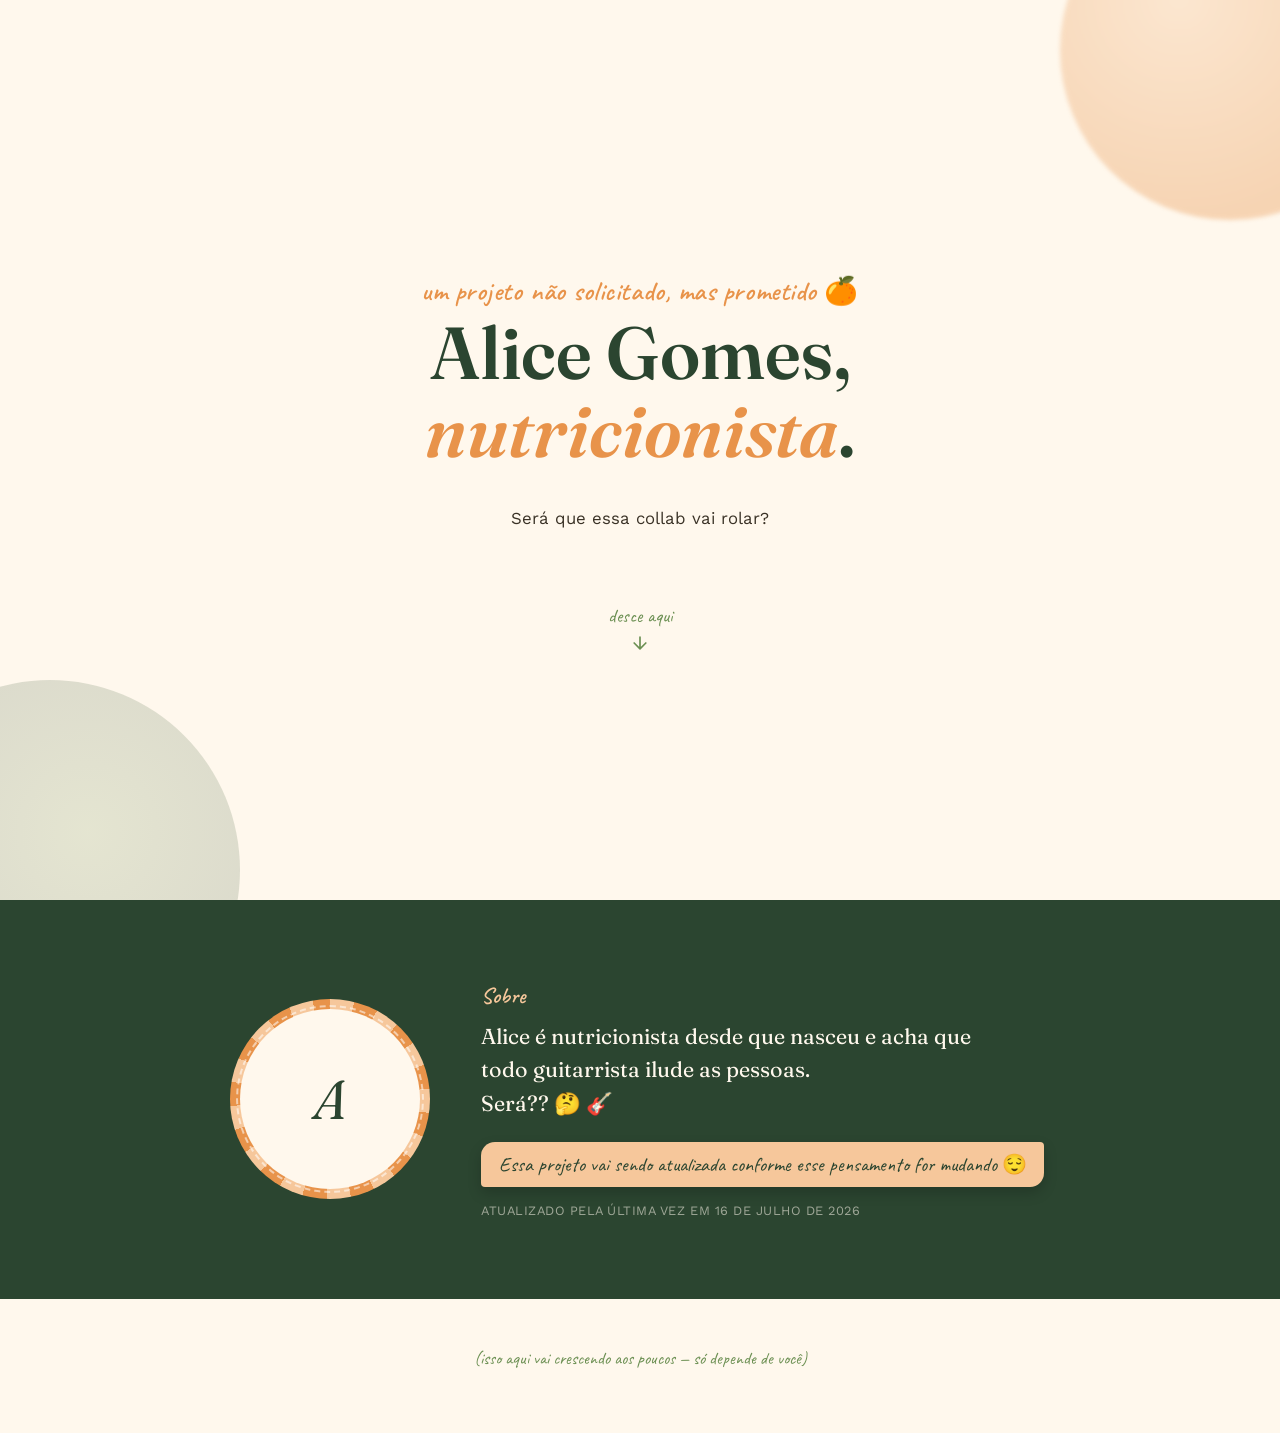
==== index.html @ 357643fb "subindo os primeiros arquivos do projeto" ====
<!DOCTYPE html>
<html lang="pt-BR">

<head>
    <meta charset="UTF-8">
    <meta name="viewport" content="width=device-width, initial-scale=1.0">
    <title>Nutrição - Alice Gomes</title>
    <link rel="preconnect" href="https://fonts.googleapis.com">
    <link
        href="https://fonts.googleapis.com/css2?family=Fraunces:ital,opsz,wght@0,9..144,400;0,9..144,600;1,9..144,500&family=Work+Sans:wght@400;500;600&family=Caveat:wght@500;600&display=swap"
        rel="stylesheet">
    <link rel="stylesheet" href="./css/style.css">
</head>

<body>

    <section class="hero">
        <p class="eyebrow reveal" style="animation-delay:.05s">um projeto não solicitado, mas prometido 🍊</p>
        <h1 class="reveal" style="animation-delay:.15s">Alice Gomes,<br><em>nutricionista</em>.</h1>
        <p class="sub reveal" style="animation-delay:.25s">
            Será que essa collab vai rolar?
        </p>
        <div class="scroll-cue reveal" style="animation-delay:.35s">
            <span>desce aqui</span>
            <svg width="20" height="20" viewBox="0 0 24 24" fill="none" stroke="currentColor" stroke-width="2"
                stroke-linecap="round" stroke-linejoin="round">
                <path d="M12 5v14M5 12l7 7 7-7" />
            </svg>
        </div>
    </section>

    <section class="about">
        <div class="about-card">
            <div class="citrus-frame reveal" style="animation-delay:0s">
                <div class="inner">
                    <span>A</span>
                </div>
                <div class="rim"></div>
            </div>
            <div class="about-text">
                <h2 class="reveal" style="animation-delay:.1s">Sobre</h2>
                <p class="reveal" style="animation-delay:.2s">
                    Alice é nutricionista desde que
                    nasceu e acha que todo guitarrista ilude as pessoas.<br>
                    Será?? 🤔 🎸
                </p>
                <div class="nota reveal" style="animation-delay:.3s">Essa projeto vai sendo atualizada conforme esse
                    pensamento for mudando 😌</div>
                <div class="updated reveal" style="animation-delay:.4s">atualizado pela última vez em 16 de julho de 2026
                </div>
            </div>
        </div>
    </section>

    <footer>
        (isso aqui vai crescendo aos poucos — só depende de você)
    </footer>

    <script src="./js/script.js"></script>

</body>

</html>
---- css/style.css ----
:root {
    --cream: #FFF8ED;
    --forest: #2B4530;
    --leaf: #6B8F52;
    --citrus: #E8934A;
    --citrus-light: #F6C79B;
    --blush: #F2A9A0;
    --ink: #3A3226;
}

* {
    box-sizing: border-box;
}

html {
    scroll-behavior: smooth;
}

body {
    margin: 0;
    background: var(--cream);
    color: var(--ink);
    font-family: 'Work Sans', sans-serif;
    -webkit-font-smoothing: antialiased;
}

@media (prefers-reduced-motion: reduce) {
    * {
        animation: none !important;
        transition: none !important;
    }

    .reveal {
        opacity: 1 !important;
    }
}

/* ---------- SCROLL REVEAL ---------- */
.reveal {
    opacity: 0;
}

.reveal.in-view {
    animation: riseIn .8s ease forwards;
}

/* ---------- HERO ---------- */
.hero {
    min-height: 100vh;
    display: flex;
    flex-direction: column;
    align-items: center;
    justify-content: center;
    text-align: center;
    padding: 6vh 6vw;
    position: relative;
    overflow: hidden;
}

.hero::before {
    content: "";
    position: absolute;
    top: -120px;
    right: -120px;
    width: 340px;
    height: 340px;
    border-radius: 50%;
    background: radial-gradient(circle at 35% 35%, var(--citrus-light), var(--citrus) 70%);
    opacity: .35;
    filter: blur(2px);
}

.hero::after {
    content: "";
    position: absolute;
    bottom: -160px;
    left: -140px;
    width: 380px;
    height: 380px;
    border-radius: 50%;
    background: radial-gradient(circle at 60% 40%, var(--leaf), var(--forest) 75%);
    opacity: .18;
}

.eyebrow {
    font-family: 'Caveat', cursive;
    font-size: clamp(1.3rem, 2.2vw, 1.7rem);
    color: var(--citrus);
    font-weight: 600;
    letter-spacing: .02em;
    margin-bottom: .4rem;
}

.hero h1 {
    font-family: 'Fraunces', serif;
    font-weight: 600;
    font-size: clamp(2.4rem, 6vw, 4.6rem);
    line-height: 1.05;
    color: var(--forest);
    max-width: 16ch;
    margin: 0 0 1.2rem 0;
}

.hero h1 em {
    font-style: italic;
    color: var(--citrus);
}

.hero p.sub {
    max-width: 44ch;
    font-size: 1.05rem;
    line-height: 1.6;
    color: var(--ink);
}

.scroll-cue {
    margin-top: 3.5rem;
    font-family: 'Caveat', cursive;
    font-size: 1.2rem;
    color: var(--leaf);
    display: flex;
    flex-direction: column;
    align-items: center;
    gap: .3rem;
}

.scroll-cue svg {
    animation: bob 1.8s ease-in-out infinite;
}

@keyframes riseIn {
    from {
        opacity: 0;
        transform: translateY(14px);
    }

    to {
        opacity: 1;
        transform: translateY(0);
    }
}

@keyframes bob {

    0%,
    100% {
        transform: translateY(0);
    }

    50% {
        transform: translateY(6px);
    }
}

/* ---------- ABOUT SECTION ---------- */
.about {
    background: var(--forest);
    color: var(--cream);
    padding: 9vh 6vw;
    display: flex;
    justify-content: center;
}

.about-card {
    display: grid;
    grid-template-columns: auto 1fr;
    gap: 3.2rem;
    align-items: center;
    max-width: 820px;
    width: 100%;
}

@media (max-width:640px) {
    .about-card {
        grid-template-columns: 1fr;
        text-align: center;
        justify-items: center;
        gap: 2rem;
    }

    .citrus-frame {
        width: 150px;
        height: 150px;
    }

    .citrus-frame .inner span {
        font-size: 2.6rem;
    }

    .about-text p {
        font-size: 1.15rem;
        max-width: 32ch;
    }

    .hero {
        padding: 8vh 7vw;
    }

    .hero p.sub {
        font-size: .98rem;
    }
}

@media (max-width:380px) {
    .hero h1 {
        font-size: clamp(2rem, 9vw, 2.6rem);
    }
}

/* citrus-slice photo frame — signature element */
.citrus-frame {
    width: 200px;
    height: 200px;
    border-radius: 50%;
    flex-shrink: 0;
    position: relative;
    background:
        repeating-conic-gradient(from 0deg,
            var(--citrus-light) 0deg 14deg,
            var(--citrus) 14deg 28deg);
    padding: 10px;
    transition: transform .4s ease;
}

.citrus-frame:hover {
    transform: rotate(6deg) scale(1.03);
}

.citrus-frame .inner {
    width: 100%;
    height: 100%;
    border-radius: 50%;
    background: var(--cream);
    display: flex;
    align-items: center;
    justify-content: center;
    position: relative;
    overflow: hidden;
}

.citrus-frame .inner span {
    font-family: 'Fraunces', serif;
    font-style: italic;
    font-size: 3.4rem;
    color: var(--forest);
}

.citrus-frame .rim {
    position: absolute;
    inset: 6px;
    border-radius: 50%;
    border: 2px dashed rgba(255, 255, 255, .55);
}

.about-text h2 {
    font-family: 'Caveat', cursive;
    color: var(--citrus-light);
    font-size: 1.4rem;
    margin: 0 0 .6rem 0;
    font-weight: 600;
}

.about-text p {
    font-family: 'Fraunces', serif;
    font-size: 1.35rem;
    line-height: 1.55;
    margin: 0 0 1.4rem 0;
    max-width: 38ch;
}

.nota {
    display: inline-block;
    font-family: 'Caveat', cursive;
    font-size: 1.25rem;
    color: var(--forest);
    background: var(--citrus-light);
    padding: .6rem 1.1rem;
    border-radius: 14px 4px 14px 4px;
    transform: rotate(-2deg);
    box-shadow: 0 6px 14px rgba(0, 0, 0, .18);
}

.updated {
    margin-top: 1rem;
    font-size: .8rem;
    letter-spacing: .04em;
    text-transform: uppercase;
    color: rgba(255, 248, 237, .55);
}

footer {
    text-align: center;
    padding: 3rem 6vw 4rem;
    font-family: 'Caveat', cursive;
    font-size: 1.1rem;
    color: var(--leaf);
    background: var(--cream);
}
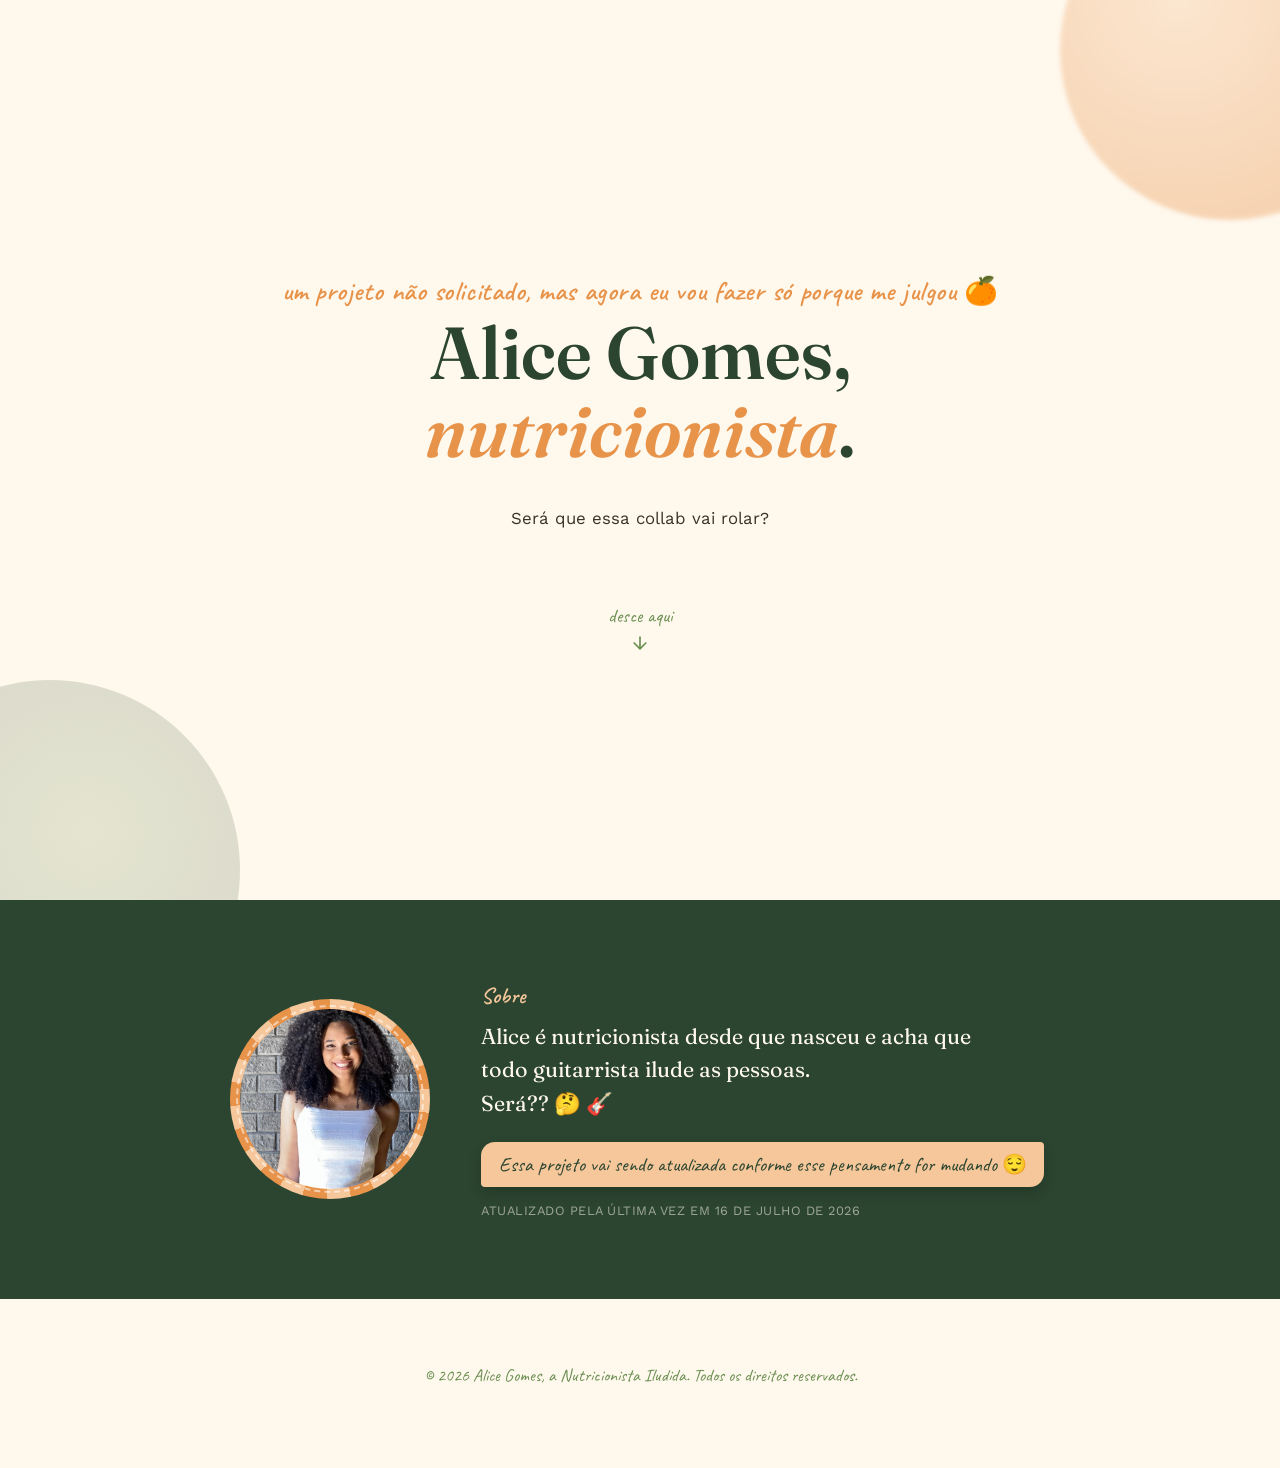
==== commit b39a233f: "finalizando página" ====
--- a/index.html
+++ b/index.html
@@ -15,7 +15,7 @@
 <body>
 
     <section class="hero">
-        <p class="eyebrow reveal" style="animation-delay:.05s">um projeto não solicitado, mas prometido 🍊</p>
+        <p class="eyebrow reveal" style="animation-delay:.05s">um projeto não solicitado, mas agora eu vou fazer só porque me julgou 🍊</p>
         <h1 class="reveal" style="animation-delay:.15s">Alice Gomes,<br><em>nutricionista</em>.</h1>
         <p class="sub reveal" style="animation-delay:.25s">
             Será que essa collab vai rolar?
@@ -33,7 +33,7 @@
         <div class="about-card">
             <div class="citrus-frame reveal" style="animation-delay:0s">
                 <div class="inner">
-                    <span>A</span>
+                    <img src="./img/perfil.png">
                 </div>
                 <div class="rim"></div>
             </div>
@@ -53,7 +53,7 @@
     </section>
 
     <footer>
-        (isso aqui vai crescendo aos poucos — só depende de você)
+         <p>&copy; 2026 Alice Gomes, a Nutricionista Iludida. Todos os direitos reservados.</p>
     </footer>
 
     <script src="./js/script.js"></script>
--- a/css/style.css
+++ b/css/style.css
@@ -295,4 +295,8 @@
     font-size: 1.1rem;
     color: var(--leaf);
     background: var(--cream);
+}
+
+.inner img {
+    width: 100%;
 }
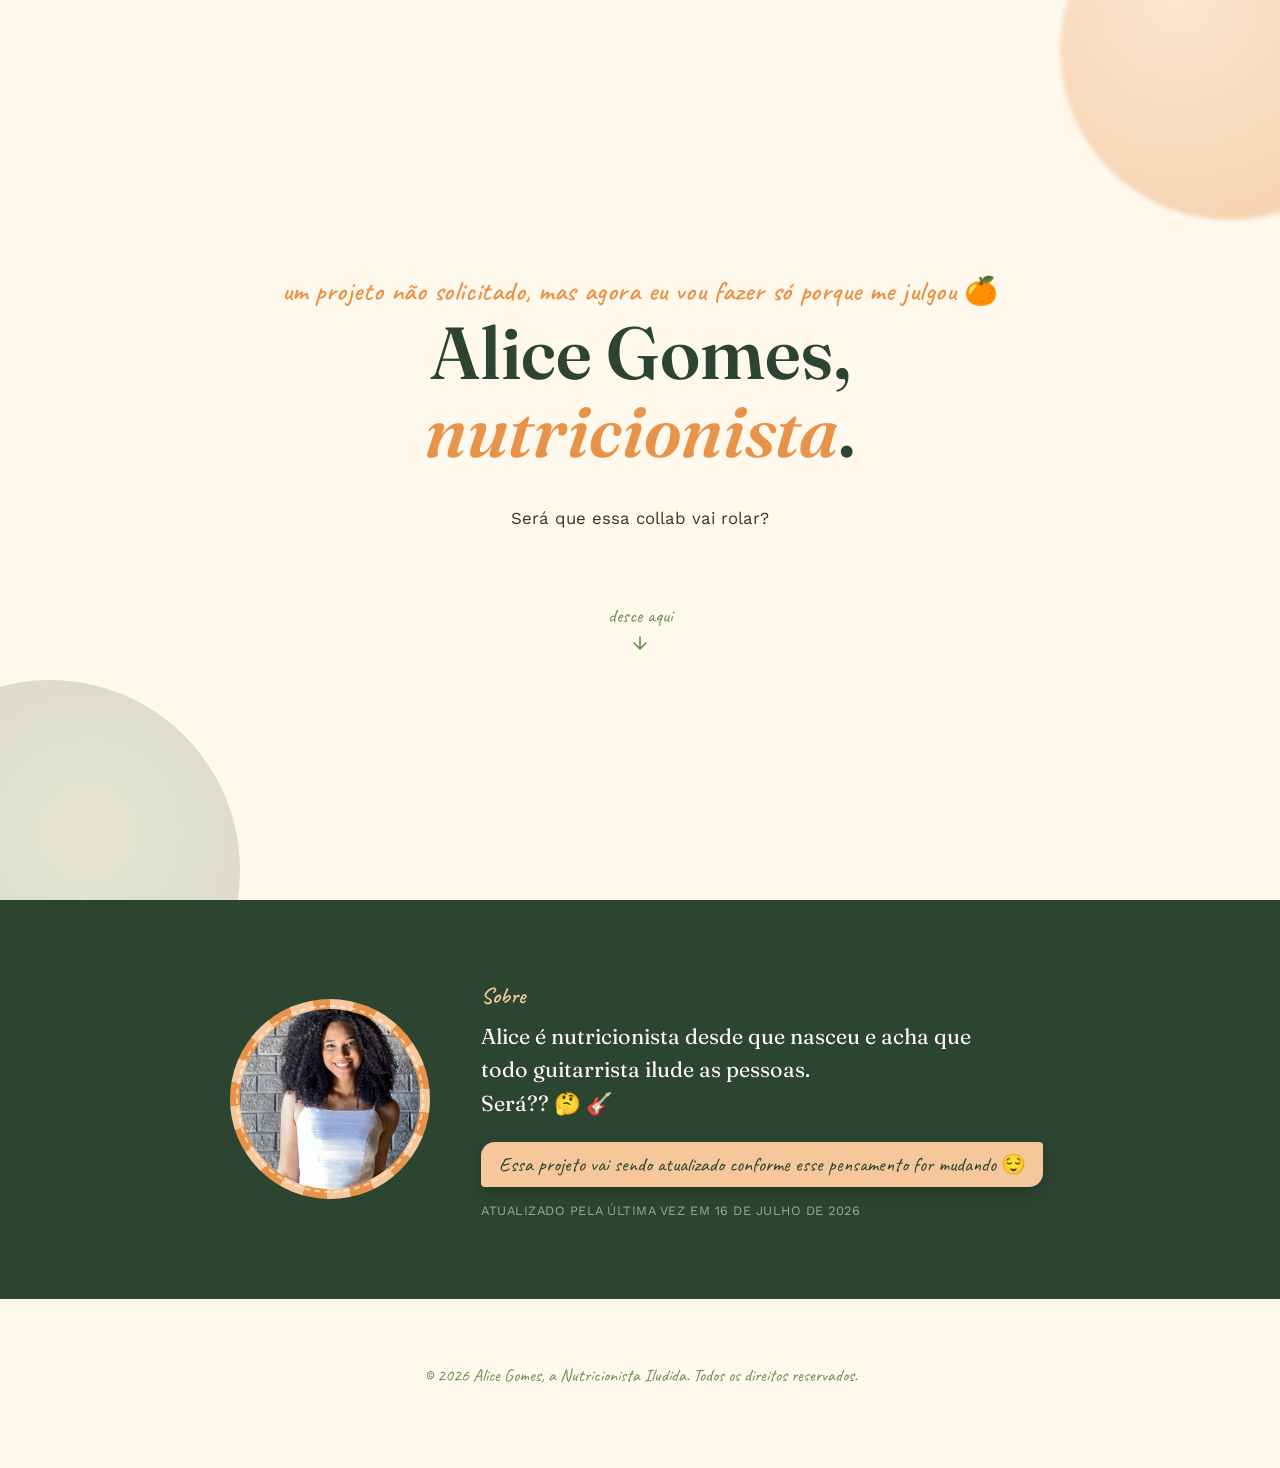
==== commit 5b065862: "atualzando palavra" ====
--- a/index.html
+++ b/index.html
@@ -44,7 +44,7 @@
                     nasceu e acha que todo guitarrista ilude as pessoas.<br>
                     Será?? 🤔 🎸
                 </p>
-                <div class="nota reveal" style="animation-delay:.3s">Essa projeto vai sendo atualizada conforme esse
+                <div class="nota reveal" style="animation-delay:.3s">Essa projeto vai sendo atualizado conforme esse
                     pensamento for mudando 😌</div>
                 <div class="updated reveal" style="animation-delay:.4s">atualizado pela última vez em 16 de julho de 2026
                 </div>
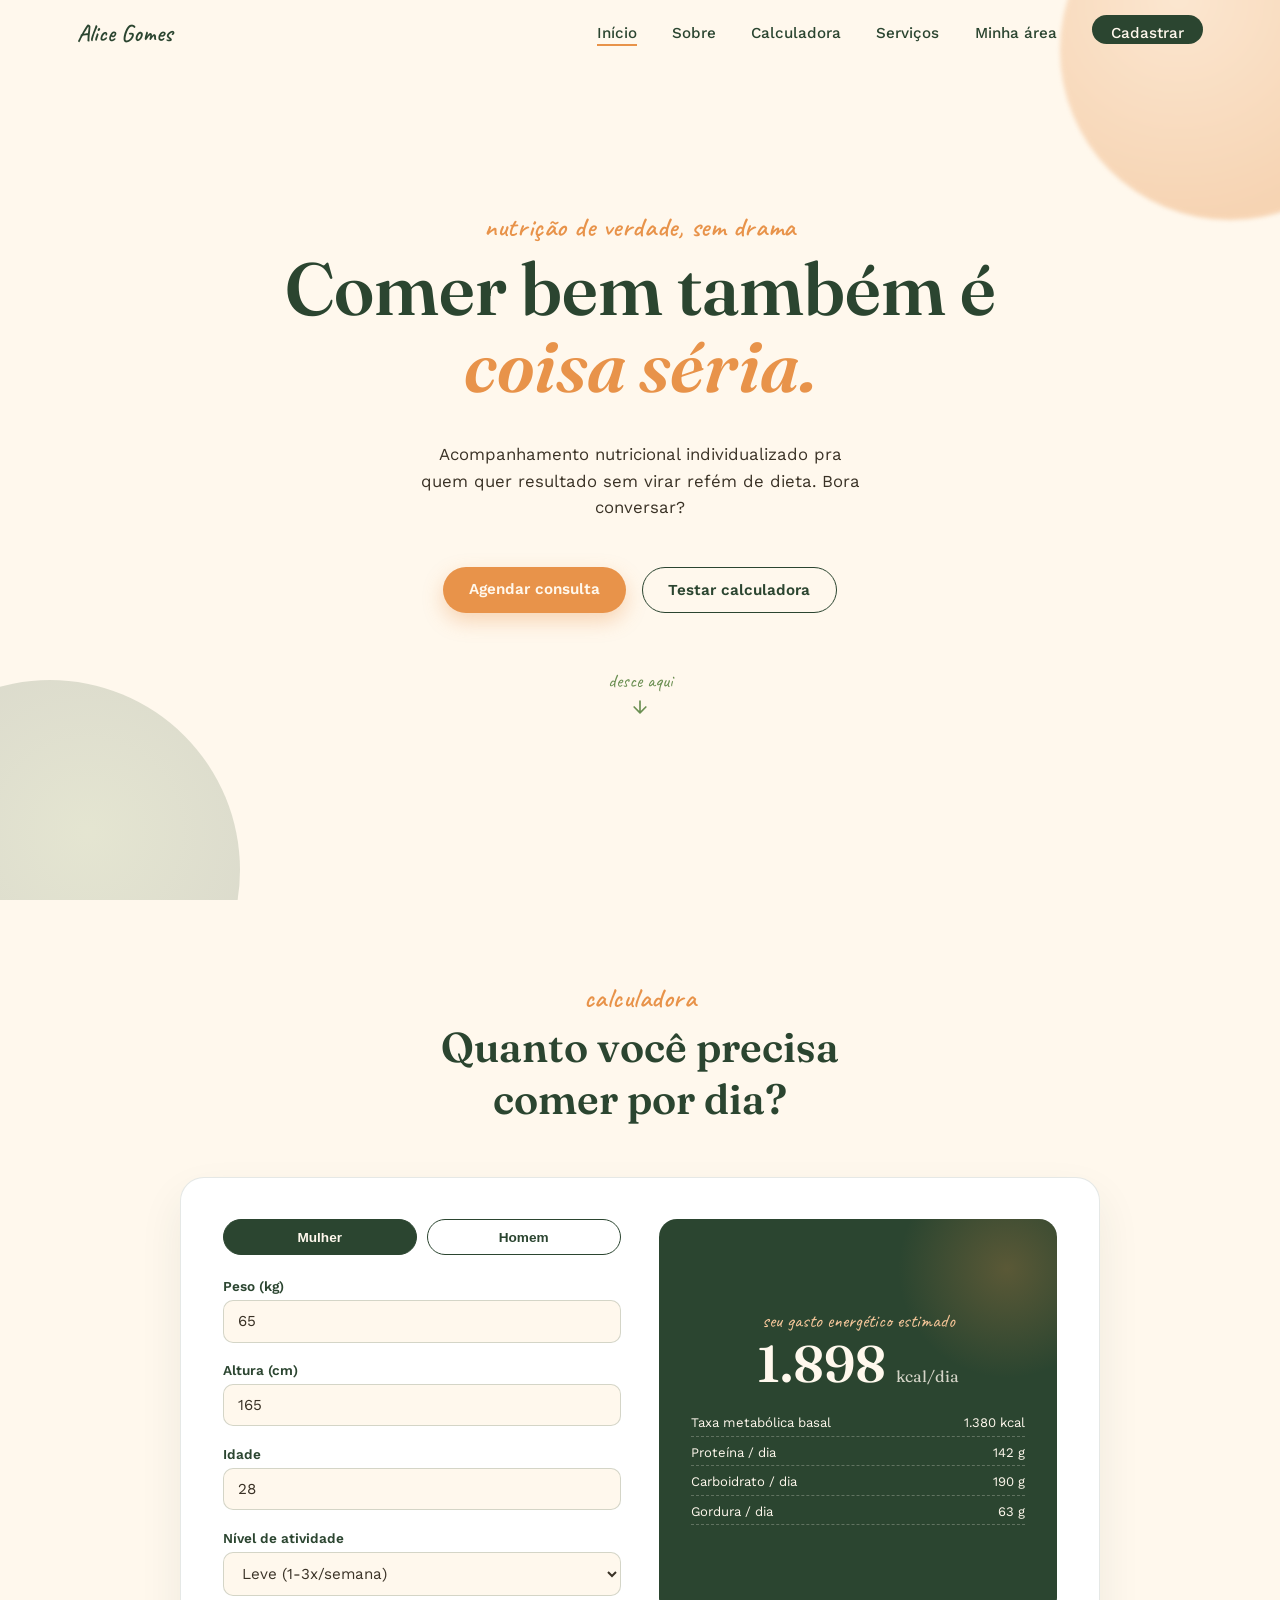
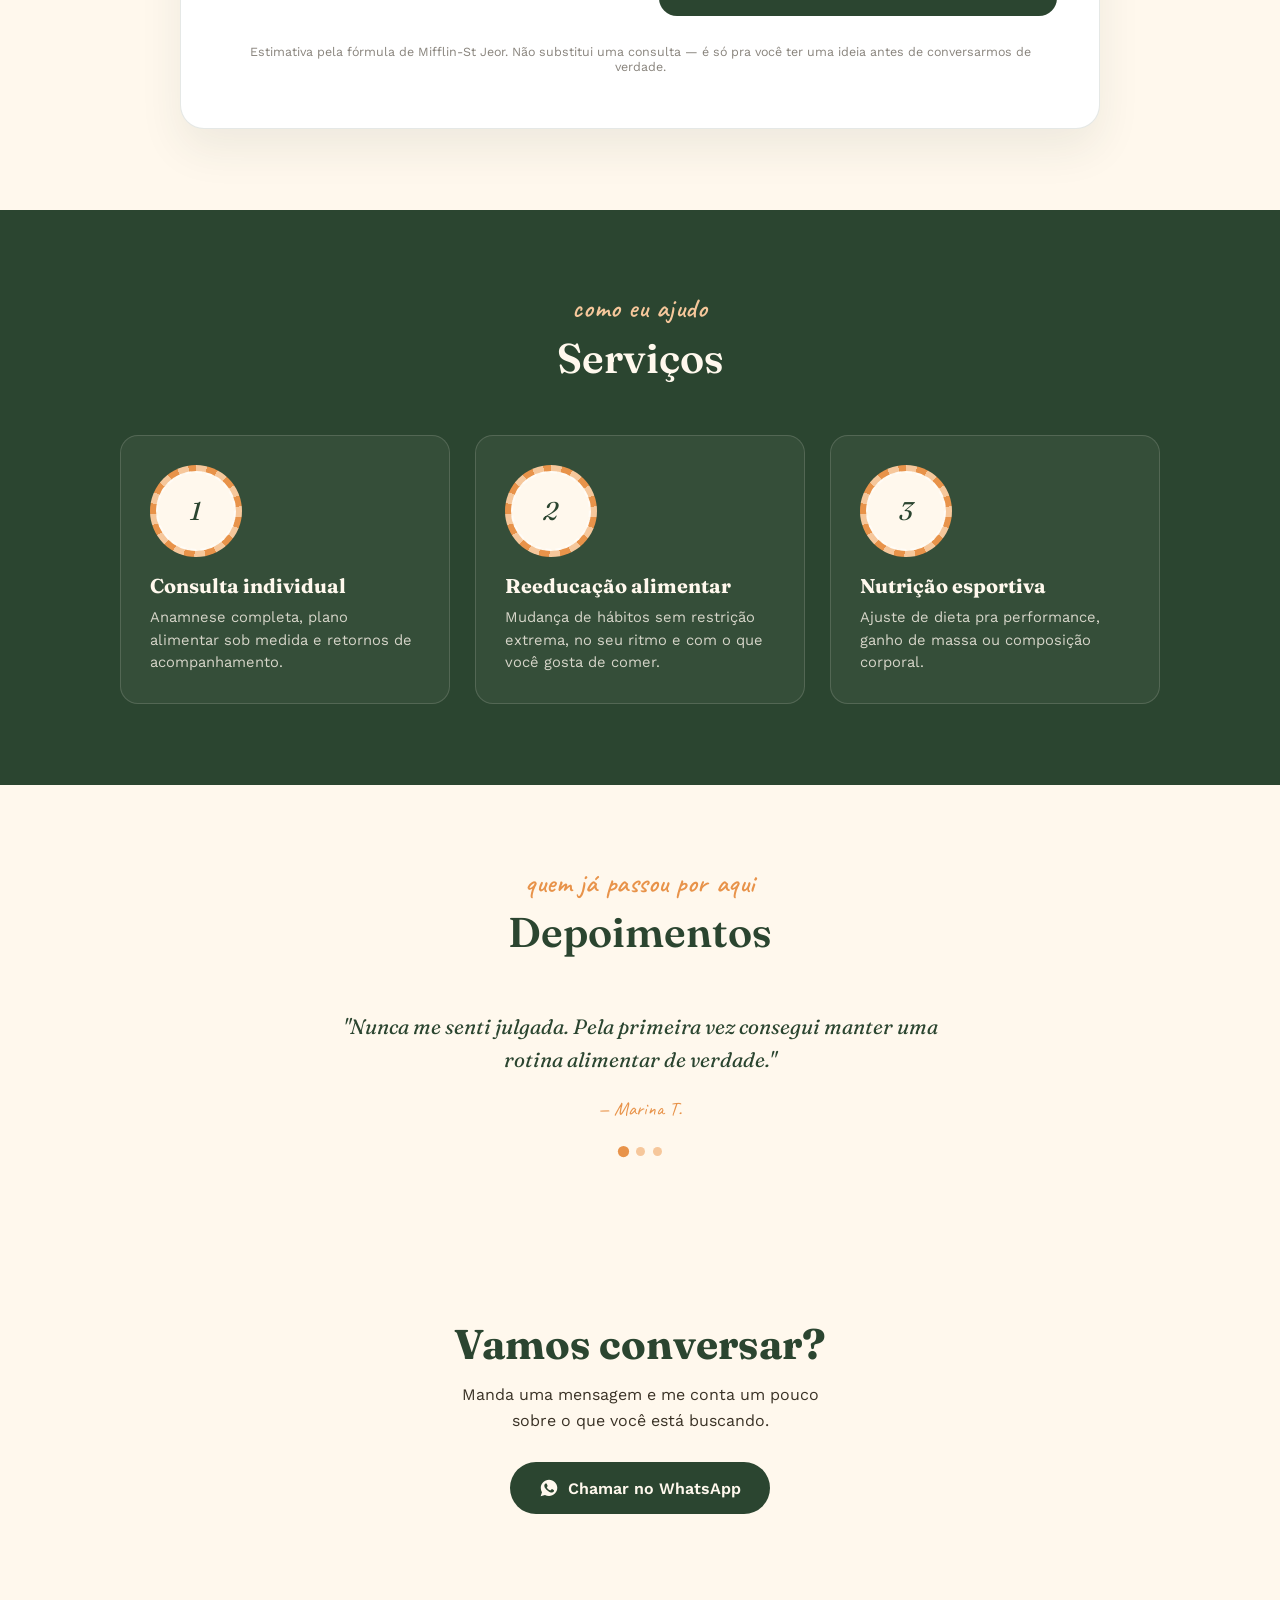
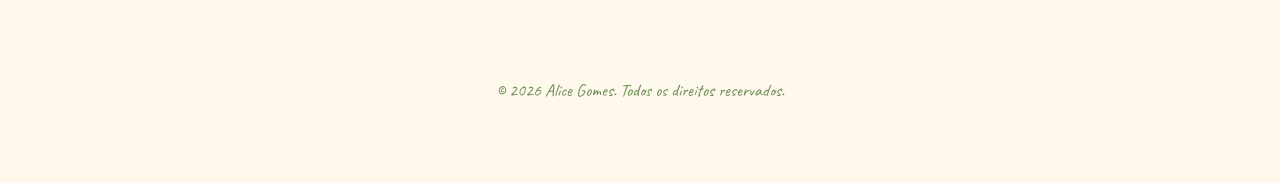
==== commit bbbca82a: "atualiazndo site completo" ====
--- a/index.html
+++ b/index.html
@@ -4,23 +4,43 @@
 <head>
     <meta charset="UTF-8">
     <meta name="viewport" content="width=device-width, initial-scale=1.0">
-    <title>Nutrição - Alice Gomes</title>
+    <title>Alice Gomes - Nutricionista</title>
     <link rel="preconnect" href="https://fonts.googleapis.com">
     <link
         href="https://fonts.googleapis.com/css2?family=Fraunces:ital,opsz,wght@0,9..144,400;0,9..144,600;1,9..144,500&family=Work+Sans:wght@400;500;600&family=Caveat:wght@500;600&display=swap"
         rel="stylesheet">
-    <link rel="stylesheet" href="./css/style.css">
+    <link rel="stylesheet" href="../css/style.css">
 </head>
 
 <body>
 
+    <nav class="site-nav">
+        <a href="./index.html" class="nav-logo">Alice Gomes</a>
+        <ul class="nav-links">
+            <li><a href="./index.html" class="active">Início</a></li>
+            <li><a href="./pages/sobre.html">Sobre</a></li>
+            <li><a href="#calculadora">Calculadora</a></li>
+            <li><a href="#servicos">Serviços</a></li>
+            <li><a href="./pages/area-paciente.html">Minha área</a></li>
+            <li><a href="./pages/cadastro.html" class="nav-cta">Cadastrar</a></li>
+        </ul>
+        <button class="nav-toggle" aria-label="Abrir menu">
+            <span></span><span></span><span></span>
+        </button>
+    </nav>
+
     <section class="hero">
-        <p class="eyebrow reveal" style="animation-delay:.05s">um projeto não solicitado, mas agora eu vou fazer só porque me julgou 🍊</p>
-        <h1 class="reveal" style="animation-delay:.15s">Alice Gomes,<br><em>nutricionista</em>.</h1>
+        <p class="eyebrow reveal" style="animation-delay:.05s">nutrição de verdade, sem drama</p>
+        <h1 class="reveal" style="animation-delay:.15s">Comer bem também é <em>coisa séria.</em></h1>
         <p class="sub reveal" style="animation-delay:.25s">
-            Será que essa collab vai rolar?
+            Acompanhamento nutricional individualizado pra quem quer resultado
+            sem virar refém de dieta. Bora conversar?
         </p>
-        <div class="scroll-cue reveal" style="animation-delay:.35s">
+        <div class="hero-ctas reveal" style="animation-delay:.32s">
+            <a href="#contato" class="btn-primary">Agendar consulta</a>
+            <a href="#calculadora" class="btn-ghost">Testar calculadora</a>
+        </div>
+        <div class="scroll-cue reveal" style="animation-delay:.4s">
             <span>desce aqui</span>
             <svg width="20" height="20" viewBox="0 0 24 24" fill="none" stroke="currentColor" stroke-width="2"
                 stroke-linecap="round" stroke-linejoin="round">
@@ -29,34 +49,142 @@
         </div>
     </section>
 
-    <section class="about">
-        <div class="about-card">
-            <div class="citrus-frame reveal" style="animation-delay:0s">
-                <div class="inner">
-                    <img src="./img/perfil.png">
+    <section class="calc" id="calculadora">
+        <div class="section-head">
+            <span class="eyebrow reveal">calculadora</span>
+            <h2 class="reveal" style="animation-delay:.05s">Quanto você precisa comer por dia?</h2>
+        </div>
+
+        <form id="calc-form" class="calc-wrap reveal" style="animation-delay:.1s" onsubmit="return false">
+            <div>
+                <div class="calc-toggle">
+                    <button type="button" data-gender="f" class="active">Mulher</button>
+                    <button type="button" data-gender="m">Homem</button>
                 </div>
-                <div class="rim"></div>
+                <div class="calc-field">
+                    <label for="calc-weight">Peso (kg)</label>
+                    <input type="number" id="calc-weight" value="65" min="30" max="250">
+                </div>
+                <div class="calc-field">
+                    <label for="calc-height">Altura (cm)</label>
+                    <input type="number" id="calc-height" value="165" min="120" max="230">
+                </div>
+                <div class="calc-field">
+                    <label for="calc-age">Idade</label>
+                    <input type="number" id="calc-age" value="28" min="14" max="100">
+                </div>
+                <div class="calc-field">
+                    <label for="calc-activity">Nível de atividade</label>
+                    <select id="calc-activity">
+                        <option value="1.2">Sedentário</option>
+                        <option value="1.375" selected>Leve (1-3x/semana)</option>
+                        <option value="1.55">Moderado (3-5x/semana)</option>
+                        <option value="1.725">Intenso (6-7x/semana)</option>
+                        <option value="1.9">Atleta</option>
+                    </select>
+                </div>
             </div>
-            <div class="about-text">
-                <h2 class="reveal" style="animation-delay:.1s">Sobre</h2>
-                <p class="reveal" style="animation-delay:.2s">
-                    Alice é nutricionista desde que
-                    nasceu e acha que todo guitarrista ilude as pessoas.<br>
-                    Será?? 🤔 🎸
-                </p>
-                <div class="nota reveal" style="animation-delay:.3s">Essa projeto vai sendo atualizado conforme esse
-                    pensamento for mudando 😌</div>
-                <div class="updated reveal" style="animation-delay:.4s">atualizado pela última vez em 16 de julho de 2026
+
+            <div class="calc-result">
+                <span class="label">seu gasto energético estimado</span>
+                <span class="value"><span id="calc-result-value">--</span> <span class="unit">kcal/dia</span></span>
+                <div class="breakdown">
+                    <div><span>Taxa metabólica basal</span><span id="calc-bmr">--</span></div>
+                    <div><span>Proteína / dia</span><span id="calc-protein">--</span></div>
+                    <div><span>Carboidrato / dia</span><span id="calc-carb">--</span></div>
+                    <div><span>Gordura / dia</span><span id="calc-fat">--</span></div>
                 </div>
+            </div>
+
+            <p class="calc-disclaimer">Estimativa pela fórmula de Mifflin-St Jeor. Não substitui uma consulta —
+                é só pra você ter uma ideia antes de conversarmos de verdade.</p>
+        </form>
+    </section>
+
+    <section class="services" id="servicos">
+        <div class="section-head">
+            <span class="eyebrow reveal" style="color:var(--citrus-light)">como eu ajudo</span>
+            <h2 class="reveal" style="animation-delay:.05s;color:var(--cream)">Serviços</h2>
+        </div>
+        <div class="services-grid">
+            <div class="service-card reveal" style="animation-delay:.05s">
+                <div class="citrus-frame small">
+                    <div class="inner"><span>1</span></div>
+                    <div class="rim"></div>
+                </div>
+                <h3>Consulta individual</h3>
+                <p>Anamnese completa, plano alimentar sob medida e retornos de acompanhamento.</p>
+            </div>
+            <div class="service-card reveal" style="animation-delay:.12s">
+                <div class="citrus-frame small">
+                    <div class="inner"><span>2</span></div>
+                    <div class="rim"></div>
+                </div>
+                <h3>Reeducação alimentar</h3>
+                <p>Mudança de hábitos sem restrição extrema, no seu ritmo e com o que você gosta de comer.</p>
+            </div>
+            <div class="service-card reveal" style="animation-delay:.19s">
+                <div class="citrus-frame small">
+                    <div class="inner"><span>3</span></div>
+                    <div class="rim"></div>
+                </div>
+                <h3>Nutrição esportiva</h3>
+                <p>Ajuste de dieta pra performance, ganho de massa ou composição corporal.</p>
             </div>
         </div>
     </section>
 
+    <section class="testimonials">
+        <div class="section-head">
+            <span class="eyebrow reveal">quem já passou por aqui</span>
+            <h2 class="reveal" style="animation-delay:.05s">Depoimentos</h2>
+        </div>
+        <div class="testi-wrap reveal" style="animation-delay:.1s">
+            <div class="testi-slide active">
+                <p>"Nunca me senti julgada. Pela primeira vez consegui manter uma rotina alimentar de verdade."</p>
+                <div class="who">— Marina T.</div>
+            </div>
+            <div class="testi-slide">
+                <p>"O plano se encaixou na minha vida, não o contrário. Isso fez toda diferença."</p>
+                <div class="who">— Rafael C.</div>
+            </div>
+            <div class="testi-slide">
+                <p>"Simples, direta e muito atenciosa. Recomendo de olhos fechados."</p>
+                <div class="who">— Juliana P.</div>
+            </div>
+            <div class="testi-dots">
+                <button class="active" aria-label="Depoimento 1"></button>
+                <button aria-label="Depoimento 2"></button>
+                <button aria-label="Depoimento 3"></button>
+            </div>
+        </div>
+    </section>
+
+    <section class="contact" id="contato">
+        <h2>Vamos conversar?</h2>
+        <p>Manda uma mensagem e me conta um pouco sobre o que você está buscando.</p>
+        <a class="whatsapp-btn" id="whatsapp-link" href="#" target="_blank" rel="noopener">
+            <svg width="20" height="20" viewBox="0 0 24 24" fill="currentColor">
+                <path
+                    d="M12.04 2C6.58 2 2.13 6.45 2.13 11.91c0 1.87.5 3.62 1.44 5.13L2 22l5.13-1.54a9.9 9.9 0 0 0 4.9 1.28h.01c5.46 0 9.9-4.45 9.9-9.91C21.95 6.45 17.5 2 12.04 2Zm5.8 14.02c-.24.68-1.4 1.3-1.94 1.38-.5.08-1.12.11-1.8-.11-.42-.13-.95-.31-1.64-.6-2.88-1.24-4.77-4.12-4.91-4.31-.14-.19-1.18-1.57-1.18-3 0-1.42.75-2.12 1.02-2.41.27-.29.58-.36.78-.36.19 0 .39 0 .56.01.18.01.42-.07.66.5.24.58.83 2 .9 2.15.07.15.12.32.02.51-.1.19-.15.31-.3.48-.15.17-.31.38-.44.51-.15.15-.3.31-.13.6.17.29.75 1.24 1.62 2.01 1.11.99 2.05 1.3 2.34 1.45.29.15.46.13.63-.08.17-.21.72-.84.91-1.13.19-.29.38-.24.64-.14.26.1 1.65.78 1.93.92.28.14.47.21.53.33.06.12.06.68-.18 1.36Z" />
+            </svg>
+            Chamar no WhatsApp
+        </a>
+    </section>
+
+    <script>
+        const numeroWhatsapp = "5521975759828";
+        const mensagemWhatsapp = "Oi, Alice! Vi seu site e queria saber mais sobre o acompanhamento nutricional.";
+
+        document.getElementById('whatsapp-link').href =
+            `https://wa.me/${numeroWhatsapp}?text=${encodeURIComponent(mensagemWhatsapp)}`;
+    </script>
+
     <footer>
-         <p>&copy; 2026 Alice Gomes, a Nutricionista Iludida. Todos os direitos reservados.</p>
+        <p>&copy; 2026 Alice Gomes. Todos os direitos reservados.</p>
     </footer>
 
-    <script src="./js/script.js"></script>
+    <script src="../js/script.js"></script>
 
 </body>
 
--- a/css/style.css
+++ b/css/style.css
@@ -24,6 +24,10 @@
     -webkit-font-smoothing: antialiased;
 }
 
+a {
+    color: inherit;
+}
+
 @media (prefers-reduced-motion: reduce) {
     * {
         animation: none !important;
@@ -35,7 +39,6 @@
     }
 }
 
-/* ---------- SCROLL REVEAL ---------- */
 .reveal {
     opacity: 0;
 }
@@ -44,7 +47,173 @@
     animation: riseIn .8s ease forwards;
 }
 
-/* ---------- HERO ---------- */
+@keyframes riseIn {
+    from {
+        opacity: 0;
+        transform: translateY(14px);
+    }
+
+    to {
+        opacity: 1;
+        transform: translateY(0);
+    }
+}
+
+@keyframes bob {
+
+    0%,
+    100% {
+        transform: translateY(0);
+    }
+
+    50% {
+        transform: translateY(6px);
+    }
+}
+
+.site-nav {
+    position: fixed;
+    top: 0;
+    left: 0;
+    width: 100%;
+    z-index: 50;
+    display: flex;
+    align-items: center;
+    justify-content: space-between;
+    padding: 1.1rem 6vw;
+    background: transparent;
+    transition: background .35s ease, box-shadow .35s ease, padding .35s ease;
+}
+
+.site-nav.scrolled {
+    background: rgba(255, 248, 237, .92);
+    backdrop-filter: blur(6px);
+    box-shadow: 0 2px 18px rgba(43, 69, 48, .08);
+    padding: .7rem 6vw;
+}
+
+.nav-logo {
+    font-family: 'Caveat', cursive;
+    font-size: 1.5rem;
+    font-weight: 600;
+    color: var(--forest);
+    text-decoration: none;
+}
+
+.nav-links {
+    display: flex;
+    gap: 2.2rem;
+    list-style: none;
+    margin: 0;
+    padding: 0;
+}
+
+.nav-links a {
+    font-size: .95rem;
+    font-weight: 500;
+    text-decoration: none;
+    color: var(--forest);
+    position: relative;
+    padding-bottom: 2px;
+}
+
+.nav-links a::after {
+    content: "";
+    position: absolute;
+    left: 0;
+    bottom: -2px;
+    width: 0;
+    height: 2px;
+    background: var(--citrus);
+    transition: width .25s ease;
+}
+
+.nav-links a:hover::after,
+.nav-links a.active::after {
+    width: 100%;
+}
+
+.nav-cta {
+    background: var(--forest);
+    color: var(--cream) !important;
+    padding: .55rem 1.2rem;
+    border-radius: 999px;
+    font-size: .9rem;
+    font-weight: 600;
+    text-decoration: none;
+    transition: transform .2s ease, background .2s ease;
+}
+
+.nav-cta:hover {
+    background: var(--citrus);
+    transform: translateY(-1px);
+}
+
+.nav-toggle {
+    display: none;
+    background: none;
+    border: none;
+    cursor: pointer;
+    padding: .4rem;
+}
+
+.nav-toggle span {
+    display: block;
+    width: 24px;
+    height: 2px;
+    background: var(--forest);
+    margin: 5px 0;
+    transition: transform .25s ease, opacity .25s ease;
+}
+
+@media (max-width: 760px) {
+    .nav-links {
+        position: fixed;
+        top: 0;
+        right: 0;
+        height: 100vh;
+        width: min(78vw, 320px);
+        background: var(--forest);
+        flex-direction: column;
+        justify-content: center;
+        align-items: flex-start;
+        gap: 1.8rem;
+        padding: 2rem 2.4rem;
+        transform: translateX(100%);
+        transition: transform .35s ease;
+    }
+
+    .nav-links.open {
+        transform: translateX(0);
+    }
+
+    .nav-links a {
+        color: var(--cream);
+        font-size: 1.15rem;
+    }
+
+    .nav-cta {
+        background: var(--citrus);
+    }
+
+    .nav-toggle {
+        display: block;
+        z-index: 60;
+    }
+
+    .nav-toggle.open span:nth-child(1) {
+        transform: translateY(7px) rotate(45deg);
+    }
+
+    .nav-toggle.open span:nth-child(2) {
+        opacity: 0;
+    }
+
+    .nav-toggle.open span:nth-child(3) {
+        transform: translateY(-7px) rotate(-45deg);
+    }
+}
+
 .hero {
     min-height: 100vh;
     display: flex;
@@ -113,6 +282,47 @@
     color: var(--ink);
 }
 
+.hero-ctas {
+    display: flex;
+    gap: 1rem;
+    margin-top: 1.8rem;
+    flex-wrap: wrap;
+    justify-content: center;
+}
+
+.btn-primary,
+.btn-ghost {
+    font-family: 'Work Sans', sans-serif;
+    font-weight: 600;
+    font-size: .95rem;
+    padding: .8rem 1.6rem;
+    border-radius: 999px;
+    text-decoration: none;
+    transition: transform .2s ease, background .2s ease, box-shadow .2s ease;
+}
+
+.btn-primary {
+    background: var(--citrus);
+    color: var(--cream);
+    box-shadow: 0 8px 20px rgba(232, 147, 74, .35);
+}
+
+.btn-primary:hover {
+    transform: translateY(-2px);
+    box-shadow: 0 12px 24px rgba(232, 147, 74, .45);
+}
+
+.btn-ghost {
+    background: transparent;
+    color: var(--forest);
+    border: 1.5px solid var(--forest);
+}
+
+.btn-ghost:hover {
+    background: var(--forest);
+    color: var(--cream);
+}
+
 .scroll-cue {
     margin-top: 3.5rem;
     font-family: 'Caveat', cursive;
@@ -128,31 +338,24 @@
     animation: bob 1.8s ease-in-out infinite;
 }
 
-@keyframes riseIn {
-    from {
-        opacity: 0;
-        transform: translateY(14px);
-    }
-
-    to {
-        opacity: 1;
-        transform: translateY(0);
-    }
-}
-
-@keyframes bob {
-
-    0%,
-    100% {
-        transform: translateY(0);
-    }
-
-    50% {
-        transform: translateY(6px);
-    }
-}
-
-/* ---------- ABOUT SECTION ---------- */
+.section-head {
+    text-align: center;
+    max-width: 46ch;
+    margin: 0 auto 3.2rem;
+}
+
+.section-head .eyebrow {
+    display: block;
+}
+
+.section-head h2 {
+    font-family: 'Fraunces', serif;
+    font-weight: 600;
+    font-size: clamp(1.8rem, 4vw, 2.6rem);
+    color: var(--forest);
+    margin: 0;
+}
+
 .about {
     background: var(--forest);
     color: var(--cream);
@@ -162,64 +365,40 @@
 }
 
 .about-card {
-    display: grid;
-    grid-template-columns: auto 1fr;
-    gap: 3.2rem;
+    display: flex;
+    flex-direction: column;
     align-items: center;
+    text-align: center;
+    gap: 2rem;
     max-width: 820px;
     width: 100%;
 }
 
-@media (max-width:640px) {
+@media (min-width: 641px) {
     .about-card {
-        grid-template-columns: 1fr;
-        text-align: center;
-        justify-items: center;
-        gap: 2rem;
-    }
-
-    .citrus-frame {
-        width: 150px;
-        height: 150px;
-    }
-
-    .citrus-frame .inner span {
-        font-size: 2.6rem;
-    }
-
-    .about-text p {
-        font-size: 1.15rem;
-        max-width: 32ch;
-    }
-
-    .hero {
-        padding: 8vh 7vw;
-    }
-
-    .hero p.sub {
-        font-size: .98rem;
-    }
-}
-
-@media (max-width:380px) {
-    .hero h1 {
-        font-size: clamp(2rem, 9vw, 2.6rem);
-    }
-}
-
-/* citrus-slice photo frame — signature element */
+        flex-direction: row;
+        align-items: center;
+        text-align: left;
+        gap: 3.2rem;
+    }
+}
+
 .citrus-frame {
-    width: 200px;
-    height: 200px;
+    width: 150px;
+    height: 150px;
     border-radius: 50%;
     flex-shrink: 0;
     position: relative;
-    background:
-        repeating-conic-gradient(from 0deg,
-            var(--citrus-light) 0deg 14deg,
-            var(--citrus) 14deg 28deg);
+    background: repeating-conic-gradient(from 0deg, var(--citrus-light) 0deg 14deg, var(--citrus) 14deg 28deg);
     padding: 10px;
     transition: transform .4s ease;
+}
+
+@media (min-width: 641px) {
+    .citrus-frame {
+        width: 200px;
+        height: 200px;
+    }
 }
 
 .citrus-frame:hover {
@@ -252,6 +431,20 @@
     border: 2px dashed rgba(255, 255, 255, .55);
 }
 
+.inner img {
+    width: 100%;
+}
+
+.citrus-frame.small {
+    width: 92px;
+    height: 92px;
+    padding: 6px;
+}
+
+.citrus-frame.small .inner span {
+    font-size: 1.6rem;
+}
+
 .about-text h2 {
     font-family: 'Caveat', cursive;
     color: var(--citrus-light);
@@ -262,10 +455,18 @@
 
 .about-text p {
     font-family: 'Fraunces', serif;
-    font-size: 1.35rem;
+    font-size: 1.15rem;
     line-height: 1.55;
-    margin: 0 0 1.4rem 0;
-    max-width: 38ch;
+    margin: 0 auto 1.4rem;
+    max-width: 32ch;
+}
+
+@media (min-width: 641px) {
+    .about-text p {
+        font-size: 1.35rem;
+        margin: 0 0 1.4rem 0;
+        max-width: 38ch;
+    }
 }
 
 .nota {
@@ -286,6 +487,313 @@
     letter-spacing: .04em;
     text-transform: uppercase;
     color: rgba(255, 248, 237, .55);
+}
+
+.about-link {
+    display: inline-block;
+    margin-top: 1.4rem;
+    font-family: 'Caveat', cursive;
+    font-size: 1.3rem;
+    color: var(--citrus-light);
+    text-decoration: underline;
+    text-underline-offset: 4px;
+}
+
+.calc {
+    padding: 9vh 6vw;
+    background: var(--cream);
+}
+
+.calc-wrap {
+    max-width: 920px;
+    margin: 0 auto;
+    display: grid;
+    grid-template-columns: 1fr 1fr;
+    gap: 2.4rem;
+    background: #fff;
+    border: 1.5px solid rgba(43, 69, 48, .12);
+    border-radius: 24px;
+    padding: 2.6rem;
+    box-shadow: 0 20px 44px rgba(43, 69, 48, .08);
+}
+
+@media (max-width: 760px) {
+    .calc-wrap {
+        grid-template-columns: 1fr;
+        padding: 1.8rem;
+        gap: 1.6rem;
+    }
+}
+
+.calc-field {
+    margin-bottom: 1.2rem;
+}
+
+.calc-field label {
+    display: block;
+    font-size: .85rem;
+    font-weight: 600;
+    color: var(--forest);
+    margin-bottom: .4rem;
+}
+
+.calc-field input,
+.calc-field select {
+    width: 100%;
+    padding: .7rem .9rem;
+    border-radius: 10px;
+    border: 1.5px solid rgba(43, 69, 48, .2);
+    font-family: 'Work Sans', sans-serif;
+    font-size: .95rem;
+    background: var(--cream);
+    color: var(--ink);
+}
+
+.calc-field input:focus,
+.calc-field select:focus {
+    outline: 2px solid var(--citrus);
+    outline-offset: 1px;
+}
+
+.calc-toggle {
+    display: flex;
+    gap: .6rem;
+    margin-bottom: 1.4rem;
+}
+
+.calc-toggle button {
+    flex: 1;
+    padding: .6rem;
+    border-radius: 999px;
+    border: 1.5px solid var(--forest);
+    background: transparent;
+    color: var(--forest);
+    font-weight: 600;
+    font-size: .85rem;
+    cursor: pointer;
+    transition: background .2s ease, color .2s ease;
+}
+
+.calc-toggle button.active {
+    background: var(--forest);
+    color: var(--cream);
+}
+
+.calc-result {
+    background: var(--forest);
+    color: var(--cream);
+    border-radius: 18px;
+    padding: 2rem;
+    display: flex;
+    flex-direction: column;
+    align-items: center;
+    justify-content: center;
+    text-align: center;
+    position: relative;
+    overflow: hidden;
+}
+
+.calc-result::before {
+    content: "";
+    position: absolute;
+    width: 220px;
+    height: 220px;
+    border-radius: 50%;
+    background: radial-gradient(circle, var(--citrus) 0%, transparent 70%);
+    opacity: .25;
+    top: -60px;
+    right: -60px;
+}
+
+.calc-result .label {
+    font-family: 'Caveat', cursive;
+    font-size: 1.2rem;
+    color: var(--citrus-light);
+    margin-bottom: .3rem;
+}
+
+.calc-result .value {
+    font-family: 'Fraunces', serif;
+    font-size: clamp(2.4rem, 6vw, 3.2rem);
+    font-weight: 600;
+    line-height: 1;
+}
+
+.calc-result .unit {
+    font-size: 1rem;
+    font-weight: 400;
+    opacity: .8;
+}
+
+.calc-result .breakdown {
+    margin-top: 1.6rem;
+    width: 100%;
+    display: flex;
+    flex-direction: column;
+    gap: .5rem;
+    font-size: .82rem;
+    position: relative;
+}
+
+.calc-result .breakdown div {
+    display: flex;
+    justify-content: space-between;
+    border-bottom: 1px dashed rgba(255, 248, 237, .25);
+    padding-bottom: .35rem;
+}
+
+.calc-disclaimer {
+    grid-column: 1 / -1;
+    font-size: .78rem;
+    color: var(--ink);
+    opacity: .6;
+    text-align: center;
+    margin-top: -.6rem;
+}
+
+.services {
+    padding: 9vh 6vw;
+    background: var(--forest);
+    color: var(--cream);
+}
+
+.services-grid {
+    max-width: 1040px;
+    margin: 0 auto;
+    display: grid;
+    grid-template-columns: repeat(3, 1fr);
+    gap: 1.6rem;
+}
+
+@media (max-width: 860px) {
+    .services-grid {
+        grid-template-columns: 1fr;
+    }
+}
+
+.service-card {
+    background: rgba(255, 248, 237, .05);
+    border: 1px solid rgba(255, 248, 237, .15);
+    border-radius: 18px;
+    padding: 1.8rem;
+    transition: transform .25s ease, background .25s ease;
+}
+
+.service-card:hover {
+    transform: translateY(-4px);
+    background: rgba(255, 248, 237, .1);
+}
+
+.service-card .citrus-frame.small {
+    margin-bottom: 1rem;
+}
+
+.service-card h3 {
+    font-family: 'Fraunces', serif;
+    font-size: 1.25rem;
+    margin: 0 0 .5rem;
+}
+
+.service-card p {
+    font-size: .92rem;
+    line-height: 1.55;
+    color: rgba(255, 248, 237, .8);
+    margin: 0;
+}
+
+.testimonials {
+    padding: 9vh 6vw;
+    background: var(--cream);
+}
+
+.testi-wrap {
+    max-width: 640px;
+    margin: 0 auto;
+    position: relative;
+    text-align: center;
+}
+
+.testi-slide {
+    display: none;
+}
+
+.testi-slide.active {
+    display: block;
+    animation: riseIn .5s ease;
+}
+
+.testi-slide p {
+    font-family: 'Fraunces', serif;
+    font-style: italic;
+    font-size: 1.3rem;
+    line-height: 1.6;
+    color: var(--forest);
+}
+
+.testi-slide .who {
+    margin-top: 1rem;
+    font-family: 'Caveat', cursive;
+    font-size: 1.2rem;
+    color: var(--citrus);
+}
+
+.testi-dots {
+    display: flex;
+    justify-content: center;
+    gap: .5rem;
+    margin-top: 1.6rem;
+}
+
+.testi-dots button {
+    width: 9px;
+    height: 9px;
+    border-radius: 50%;
+    border: none;
+    background: var(--citrus-light);
+    cursor: pointer;
+    padding: 0;
+}
+
+.testi-dots button.active {
+    background: var(--citrus);
+    transform: scale(1.25);
+}
+
+.contact {
+    padding: 9vh 6vw 11vh;
+    background: var(--cream);
+    text-align: center;
+}
+
+.contact h2 {
+    font-family: 'Fraunces', serif;
+    color: var(--forest);
+    font-size: clamp(1.8rem, 4vw, 2.6rem);
+    margin: 0 0 .8rem;
+}
+
+.contact p {
+    max-width: 40ch;
+    margin: 0 auto 1.8rem;
+    line-height: 1.6;
+}
+
+.whatsapp-btn {
+    display: inline-flex;
+    align-items: center;
+    gap: .6rem;
+    background: var(--forest);
+    color: var(--cream);
+    padding: 1rem 1.8rem;
+    border-radius: 999px;
+    text-decoration: none;
+    font-weight: 600;
+    transition: transform .2s ease, background .2s ease;
+}
+
+.whatsapp-btn:hover {
+    background: var(--citrus);
+    transform: translateY(-2px);
 }
 
 footer {
@@ -295,8 +803,4 @@
     font-size: 1.1rem;
     color: var(--leaf);
     background: var(--cream);
-}
-
-.inner img {
-    width: 100%;
 }
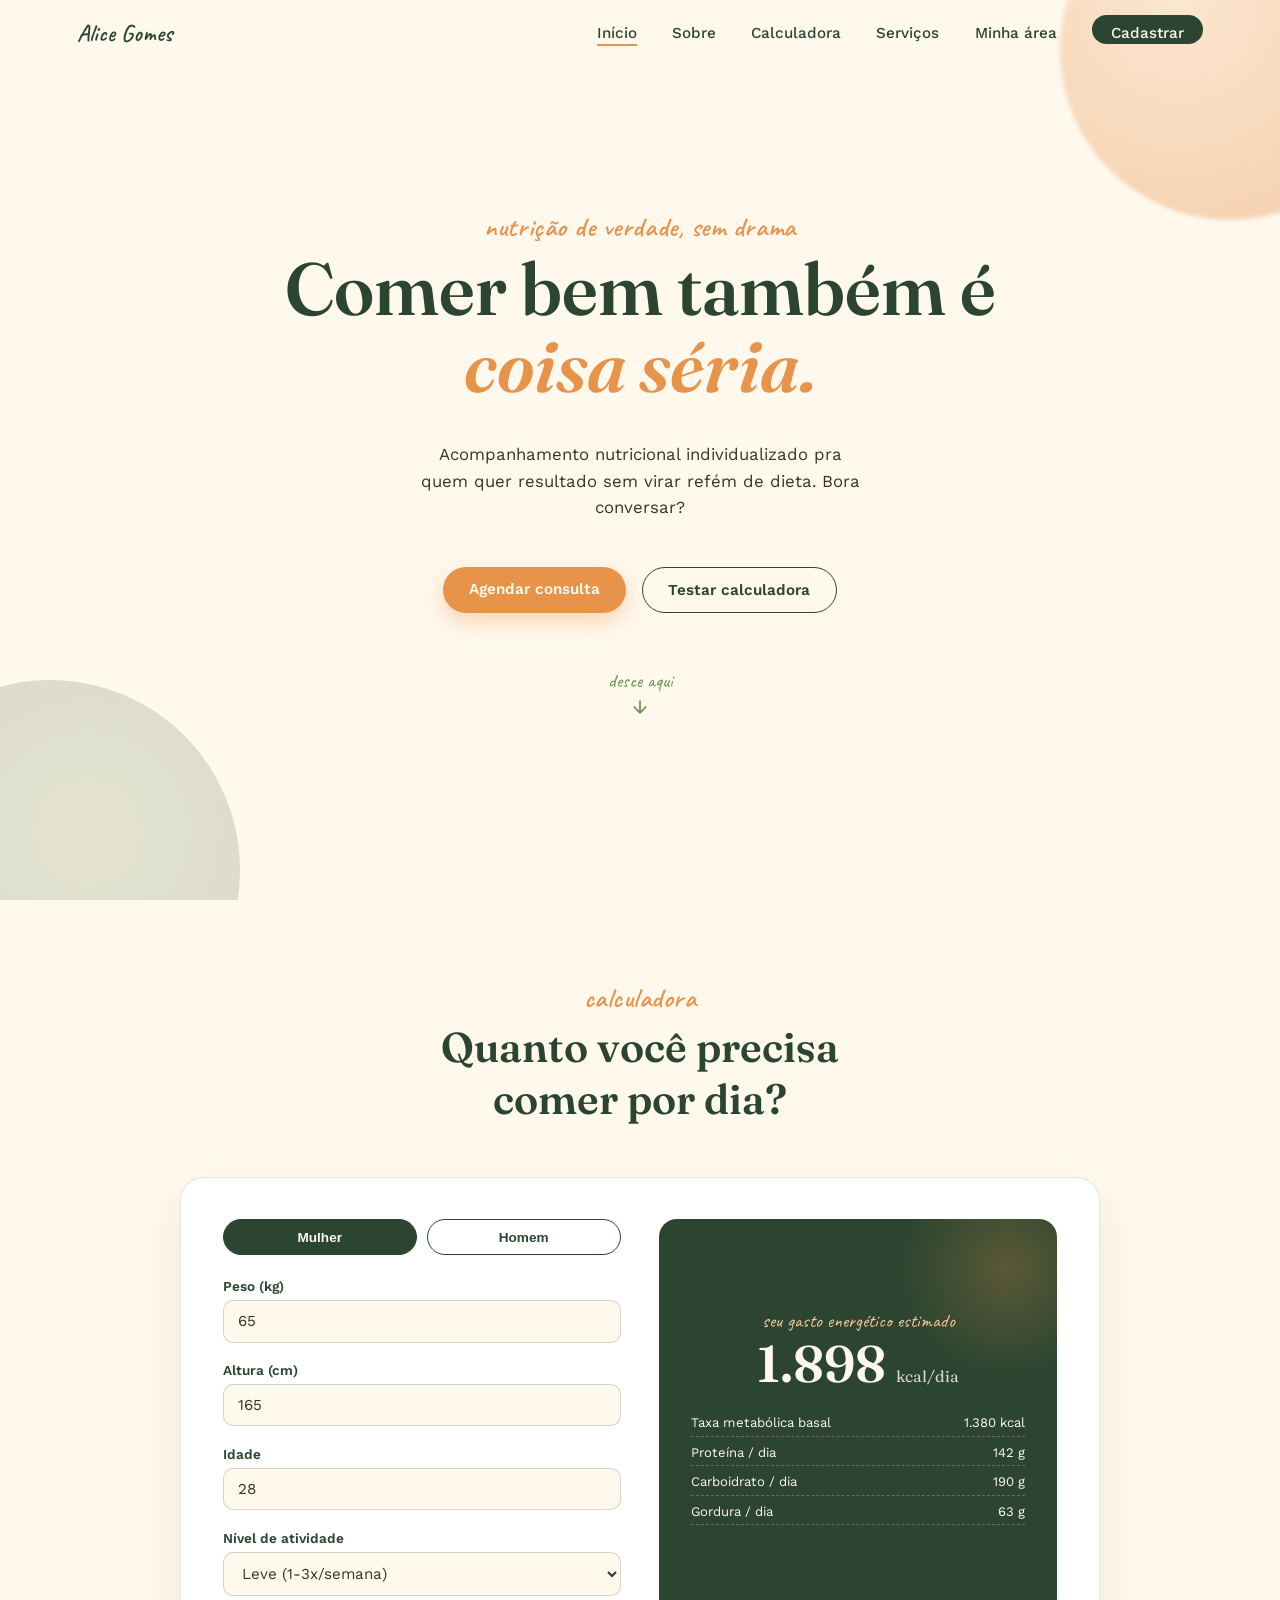
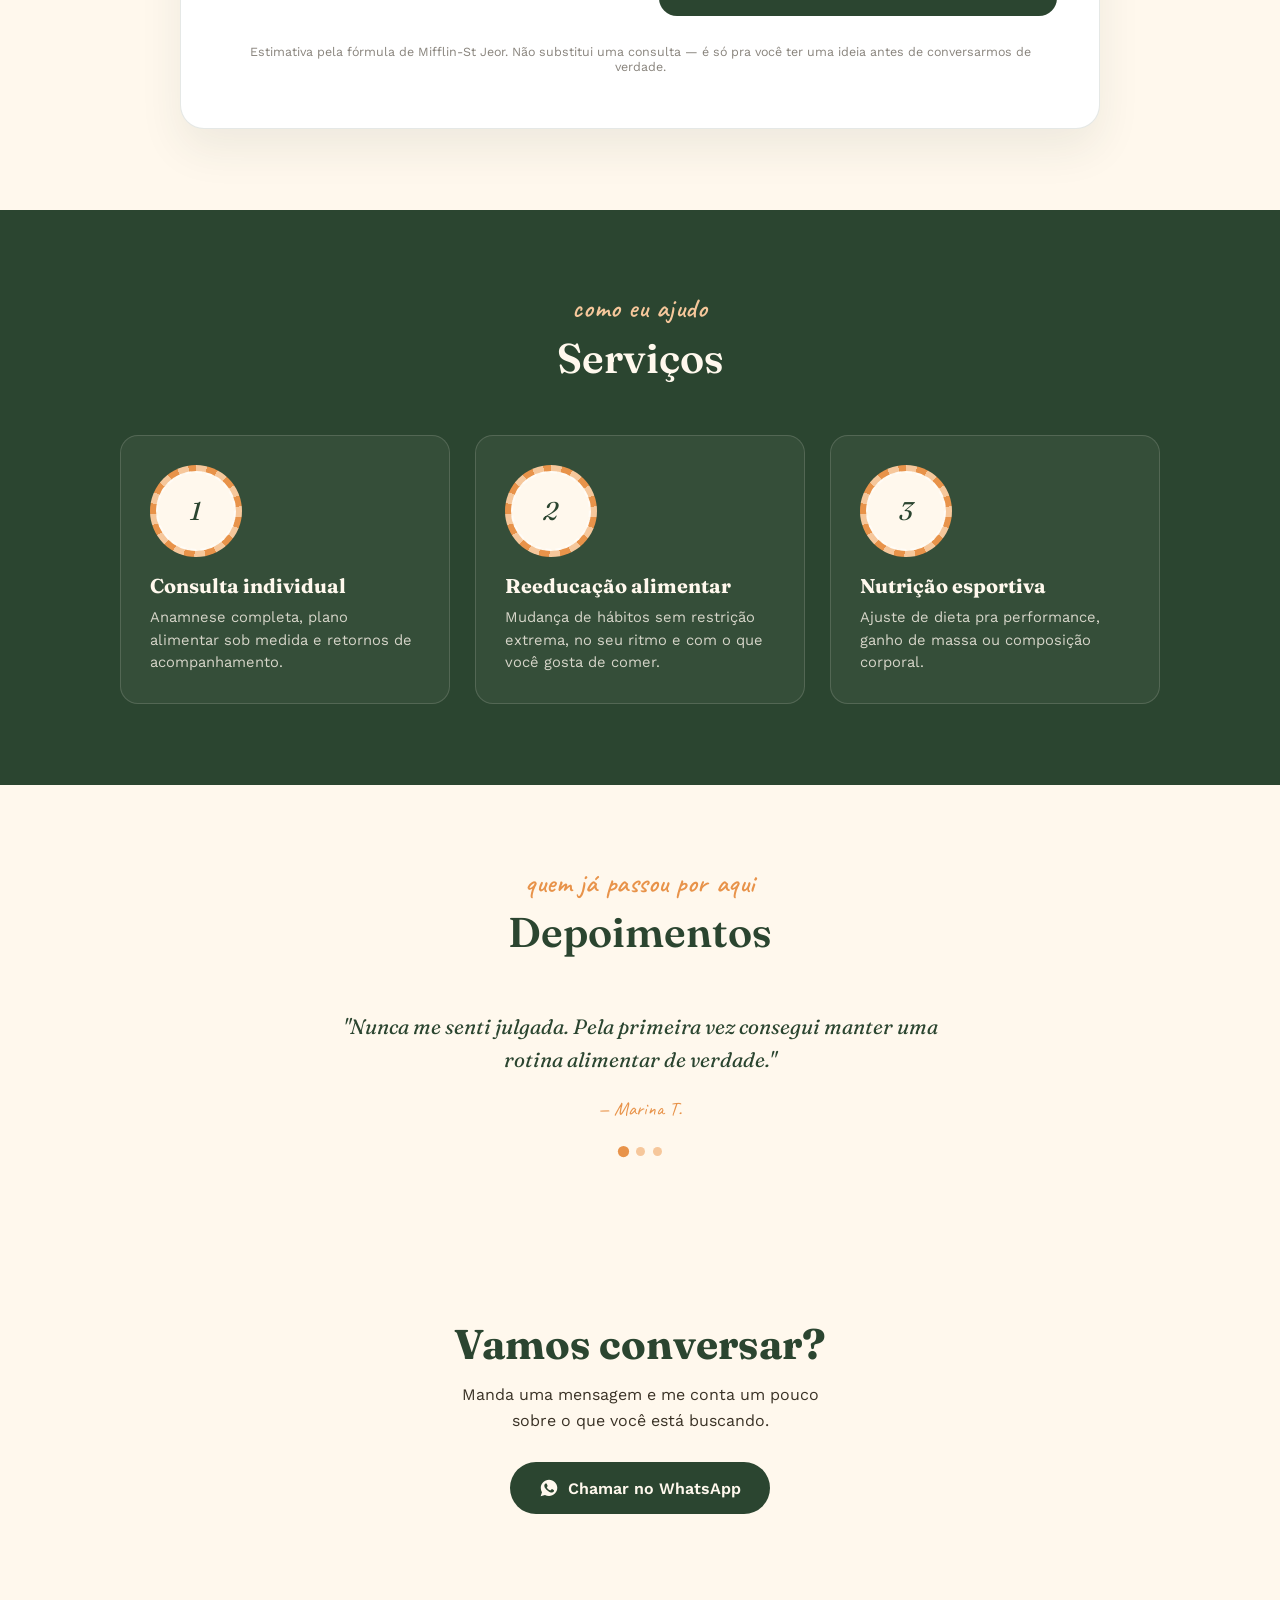
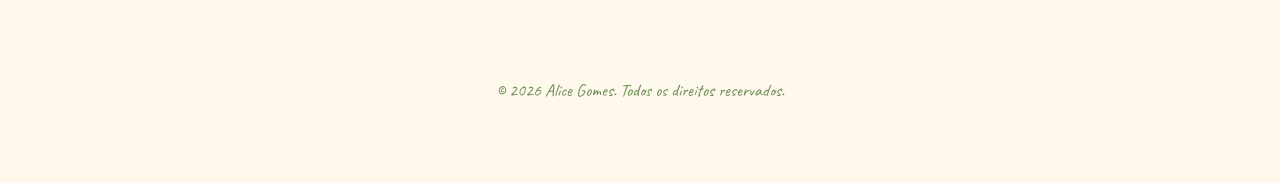
==== commit ede28594: "mudando caminho do style.css do index e adicionando pwa ao painel.html" ====
--- a/index.html
+++ b/index.html
@@ -9,7 +9,7 @@
     <link
         href="https://fonts.googleapis.com/css2?family=Fraunces:ital,opsz,wght@0,9..144,400;0,9..144,600;1,9..144,500&family=Work+Sans:wght@400;500;600&family=Caveat:wght@500;600&display=swap"
         rel="stylesheet">
-    <link rel="stylesheet" href="../css/style.css">
+    <link rel="stylesheet" href="./css/style.css">
 </head>
 
 <body>
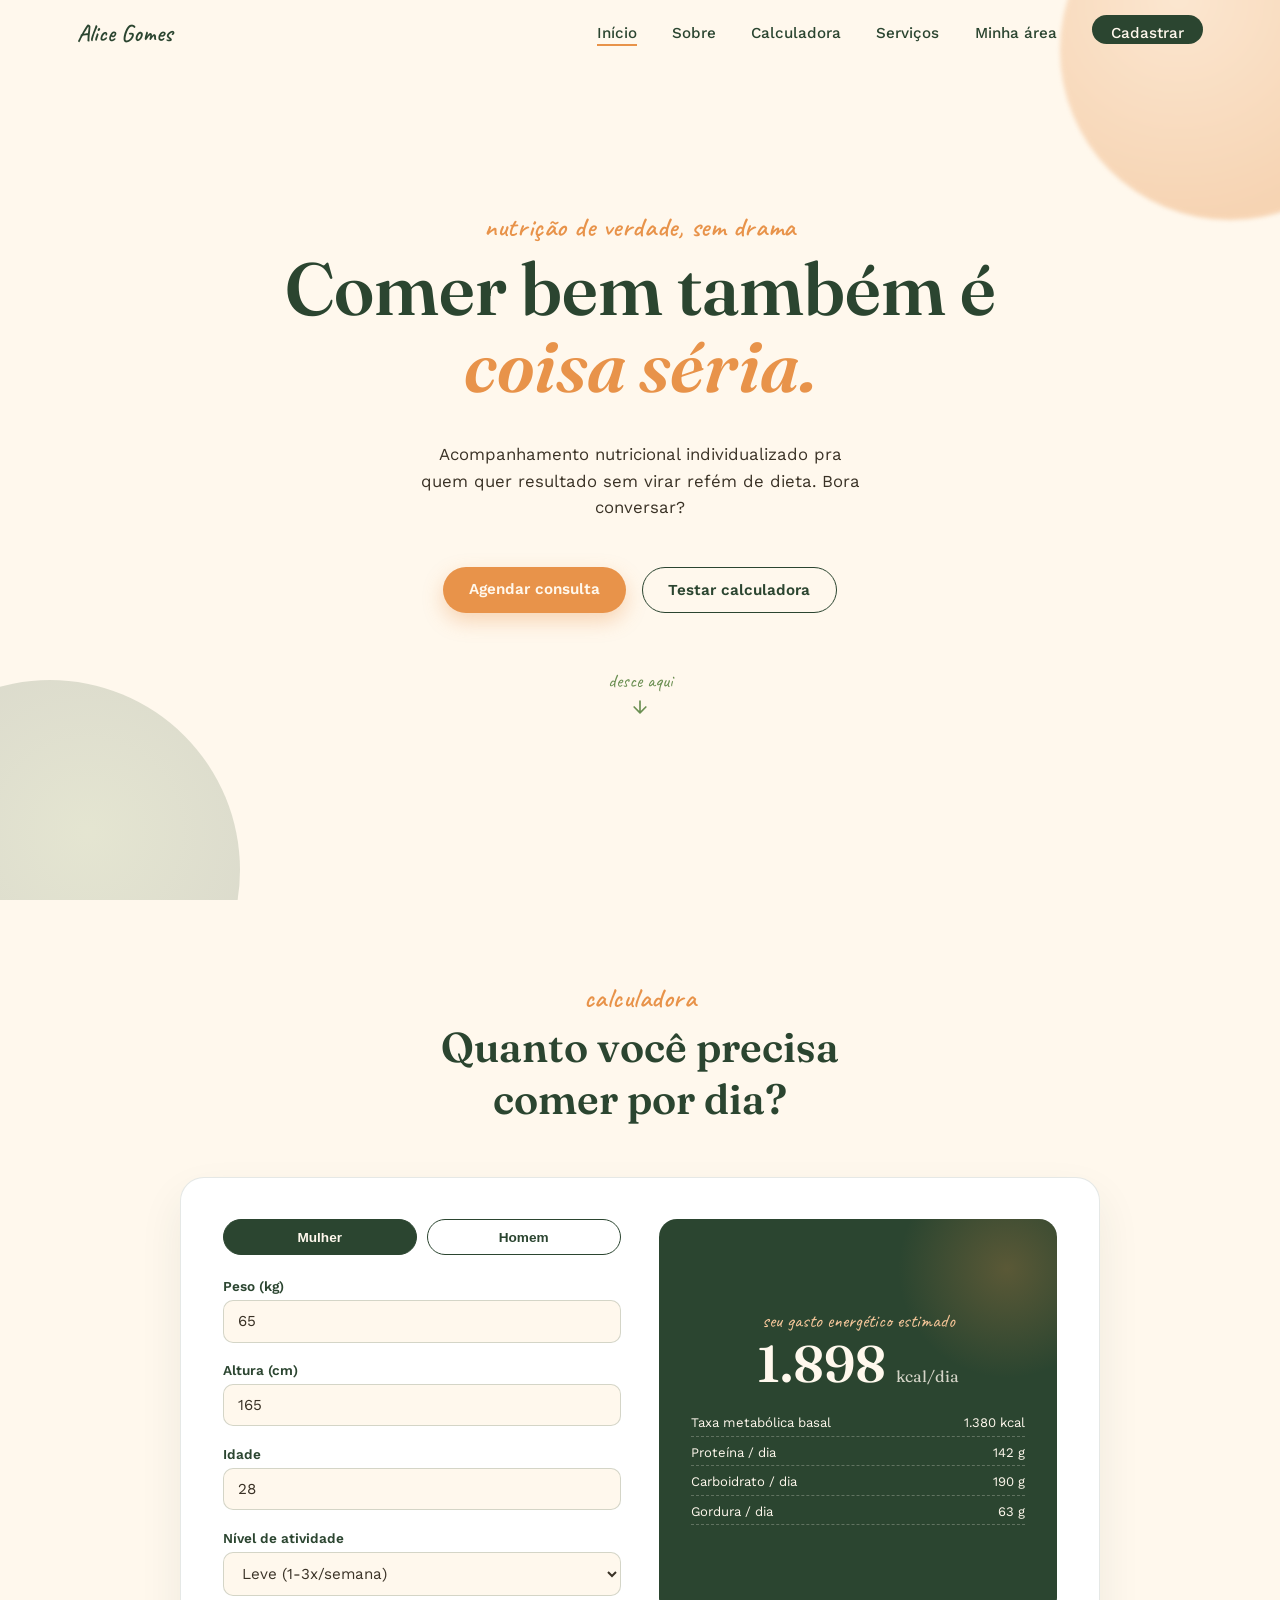
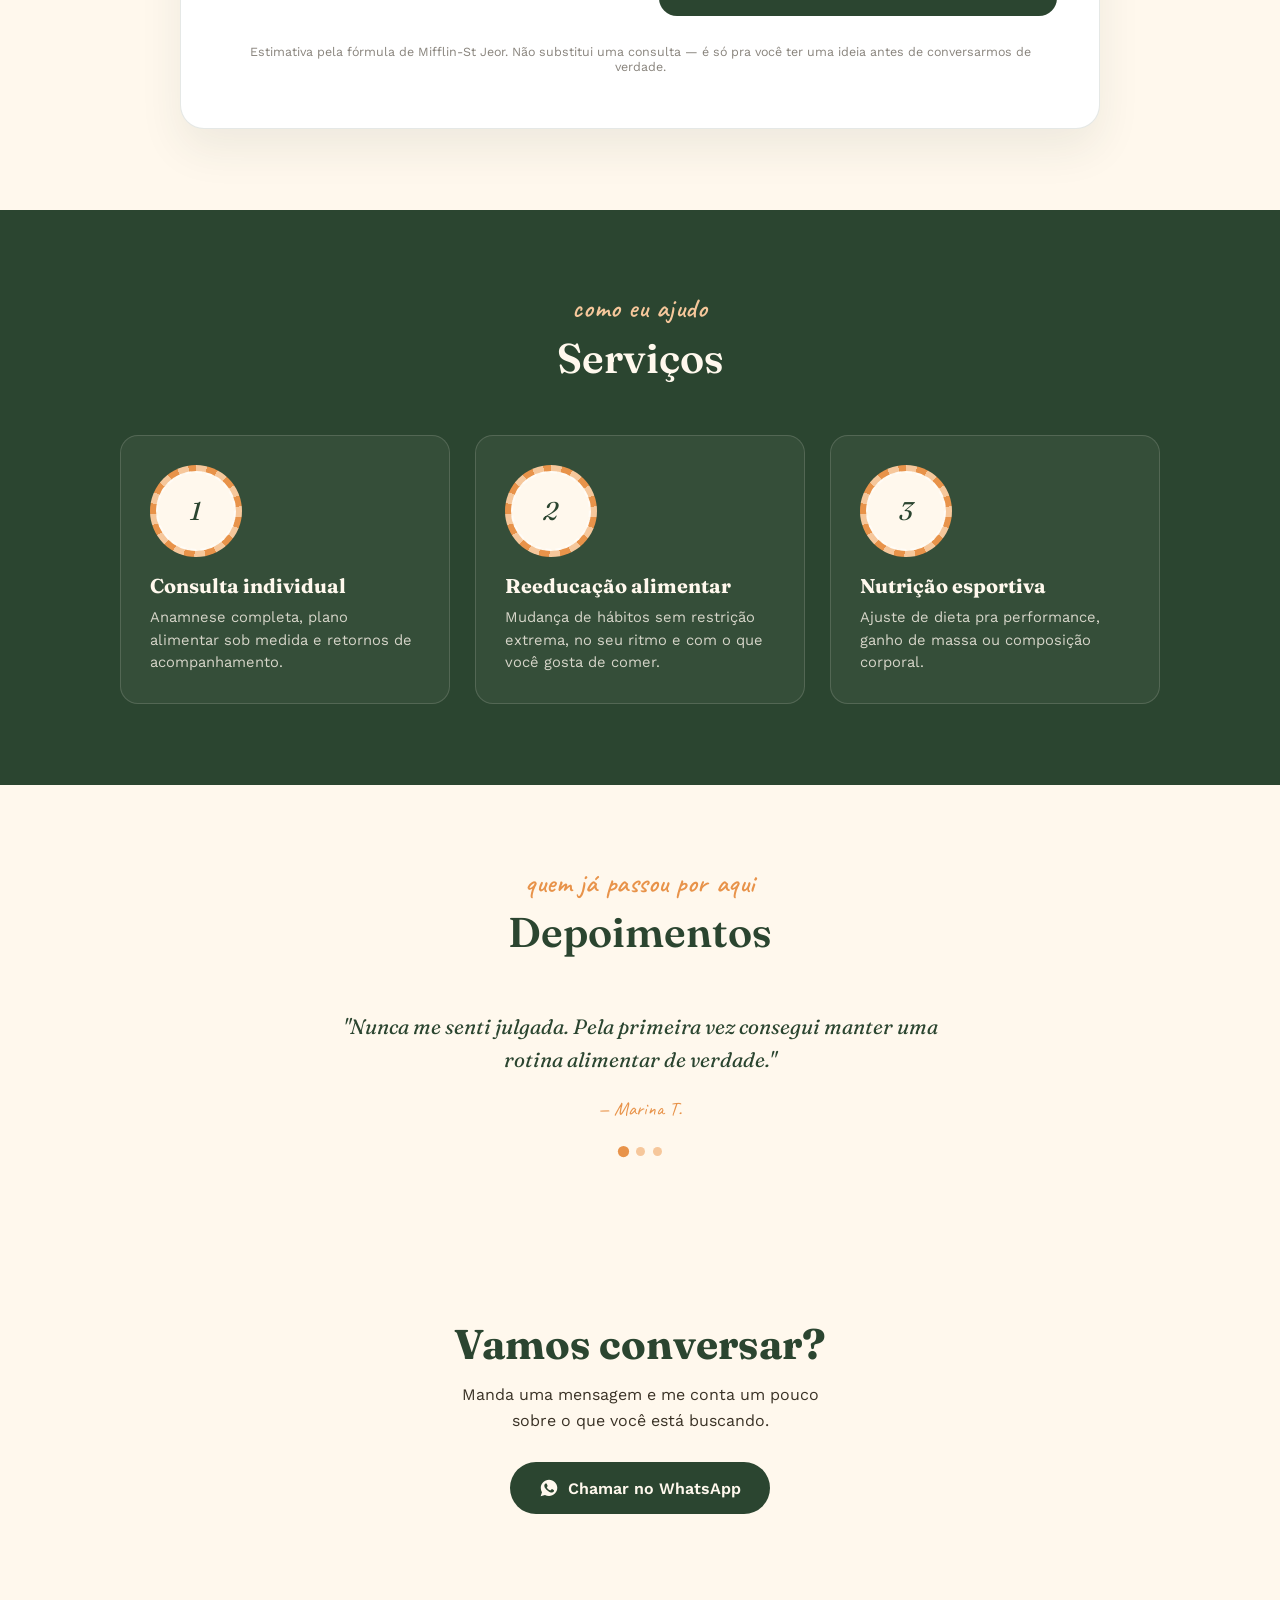
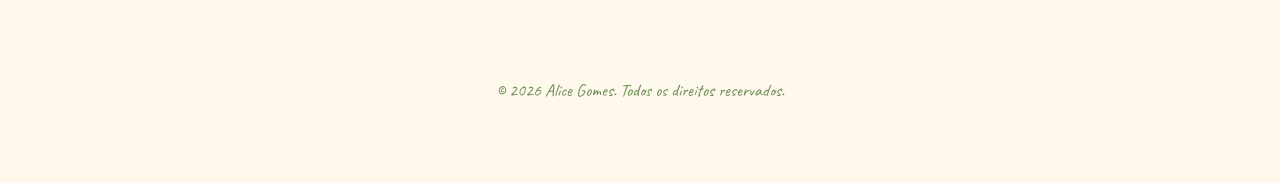
==== commit 44a8f6d6: "atualizando caminho do script.js da página index.html" ====
--- a/index.html
+++ b/index.html
@@ -184,7 +184,7 @@
         <p>&copy; 2026 Alice Gomes. Todos os direitos reservados.</p>
     </footer>
 
-    <script src="../js/script.js"></script>
+    <script src="./js/script.js"></script>
 
 </body>
 
